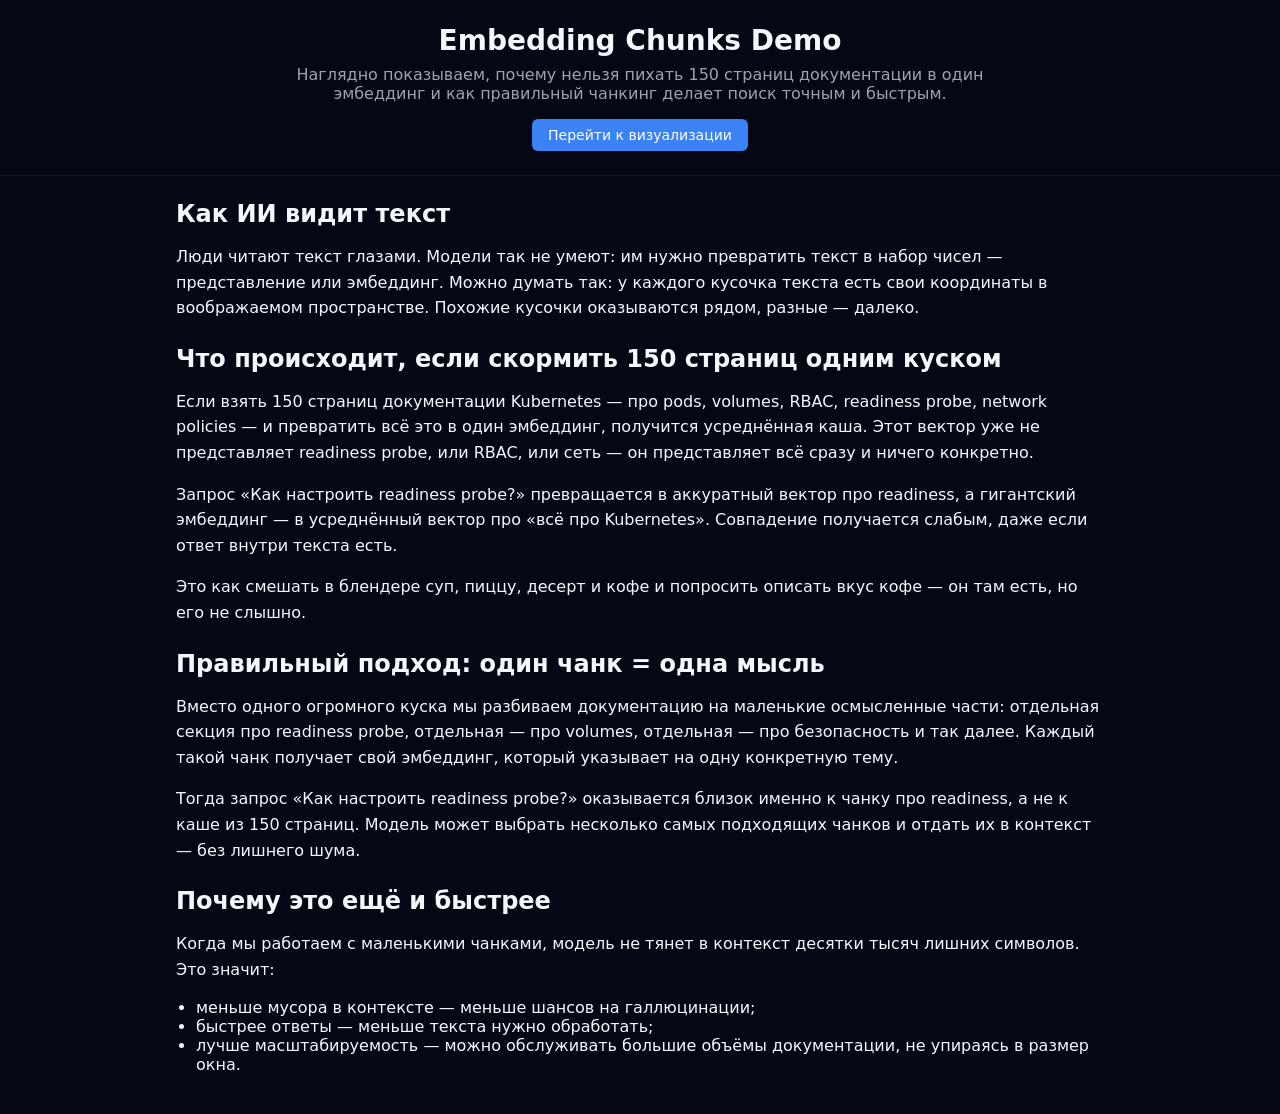
==== index.html @ a9a21dce "1" ====
<!DOCTYPE html>
<html lang="ru">
<head>
  <meta charset="UTF-8" />
  <title>Embedding Chunks Demo</title>
  <link rel="stylesheet" href="css/styles.css" />
</head>
<body>
  <header class="page-header">
    <h1>Embedding Chunks Demo</h1>
    <p class="subtitle">
      Наглядно показываем, почему нельзя пихать 150 страниц документации в один эмбеддинг
      и как правильный чанкинг делает поиск точным и быстрым.
    </p>
    <a class="btn-primary" href="public/visualization.html">Перейти к визуализации</a>
  </header>

  <main class="content">
    <section>
      <h2>Как ИИ видит текст</h2>
      <p>
        Люди читают текст глазами. Модели так не умеют: им нужно превратить текст в набор чисел — представление или эмбеддинг.
        Можно думать так: у каждого кусочка текста есть свои координаты в воображаемом пространстве.
        Похожие кусочки оказываются рядом, разные — далеко.
      </p>
    </section>

    <section>
      <h2>Что происходит, если скормить 150 страниц одним куском</h2>
      <p>
        Если взять 150 страниц документации Kubernetes — про pods, volumes, RBAC, readiness probe, network policies — и
        превратить всё это в один эмбеддинг, получится усреднённая каша. Этот вектор уже не представляет readiness probe,
        или RBAC, или сеть — он представляет всё сразу и ничего конкретно.
      </p>
      <p>
        Запрос «Как настроить readiness probe?» превращается в аккуратный вектор про readiness, а гигантский эмбеддинг —
        в усреднённый вектор про «всё про Kubernetes». Совпадение получается слабым, даже если ответ внутри текста есть.
      </p>
      <p>
        Это как смешать в блендере суп, пиццу, десерт и кофе и попросить описать вкус кофе — он там есть, но его не слышно.
      </p>
    </section>

    <section>
      <h2>Правильный подход: один чанк = одна мысль</h2>
      <p>
        Вместо одного огромного куска мы разбиваем документацию на маленькие осмысленные части: отдельная секция про
        readiness probe, отдельная — про volumes, отдельная — про безопасность и так далее. Каждый такой чанк получает
        свой эмбеддинг, который указывает на одну конкретную тему.
      </p>
      <p>
        Тогда запрос «Как настроить readiness probe?» оказывается близок именно к чанку про readiness, а не к каше из 150 страниц.
        Модель может выбрать несколько самых подходящих чанков и отдать их в контекст — без лишнего шума.
      </p>
    </section>

    <section>
      <h2>Почему это ещё и быстрее</h2>
      <p>
        Когда мы работаем с маленькими чанками, модель не тянет в контекст десятки тысяч лишних символов. Это значит:
      </p>
      <ul>
        <li>меньше мусора в контексте — меньше шансов на галлюцинации;</li>
        <li>быстрее ответы — меньше текста нужно обработать;</li>
        <li>лучше масштабируемость — можно обслуживать большие объёмы документации, не упираясь в размер окна.</li>
      </ul>
    </section>
  </main>
</body>
</html>
---- css/styles.css ----
* {
  box-sizing: border-box;
}

body {
  margin: 0;
  font-family: system-ui, -apple-system, BlinkMacSystemFont, "Segoe UI", sans-serif;
  background: #050814;
  color: #f5f7ff;
}

.page-header {
  padding: 24px 16px;
  text-align: center;
  border-bottom: 1px solid rgba(255, 255, 255, 0.06);
}

.page-header h1 {
  margin: 0 0 8px;
  font-size: 28px;
}

.subtitle {
  margin: 0 0 16px;
  color: #9ca3af;
  max-width: 720px;
  margin-left: auto;
  margin-right: auto;
}

.btn-primary,
.btn-secondary {
  display: inline-block;
  padding: 8px 16px;
  border-radius: 6px;
  text-decoration: none;
  font-size: 14px;
}

.btn-primary {
  background: #3b82f6;
  color: white;
}

.btn-secondary {
  border: 1px solid #4b5563;
  color: #e5e7eb;
}

.content {
  max-width: 960px;
  margin: 24px auto 40px;
  padding: 0 16px;
}

.content h2 {
  margin-top: 24px;
  margin-bottom: 8px;
}

.content p {
  line-height: 1.6;
  margin-bottom: 12px;
}

.content ul {
  padding-left: 20px;
}

.controls {
  display: flex;
  flex-wrap: wrap;
  gap: 8px;
  align-items: center;
  margin-bottom: 24px;
}

.controls select,
.controls button {
  padding: 6px 10px;
  border-radius: 4px;
  border: 1px solid #4b5563;
  background: #111827;
  color: #e5e7eb;
}

.controls button {
  cursor: pointer;
  background: #3b82f6;
  border-color: transparent;
}

.viz-wrapper {
  display: flex;
  flex-wrap: wrap;
  gap: 24px;
}

.viz-column {
  flex: 1 1 280px;
  border: 1px solid rgba(255, 255, 255, 0.08);
  border-radius: 8px;
  padding: 16px;
  background: radial-gradient(circle at top, #111827, #020617);
}

.chunk-box {
  border-radius: 6px;
  border: 1px solid #4b5563;
  padding: 8px;
  font-size: 13px;
  text-align: center;
  margin-bottom: 8px;
}

.chunk-box[data-topic="readiness"],
.chunk-box[data-topic="rbac"],
.chunk-box[data-topic="network"] {
  cursor: pointer;
}

.chunk-box.highlighted {
  border-color: #facc15;
  box-shadow: 0 0 0 1px rgba(250, 204, 21, 0.5);
}

.good-chunks {
  display: flex;
  flex-wrap: wrap;
  gap: 6px;
  margin-bottom: 8px;
}

.viz-note {
  margin-top: 8px;
  font-size: 12px;
  color: #9ca3af;
}
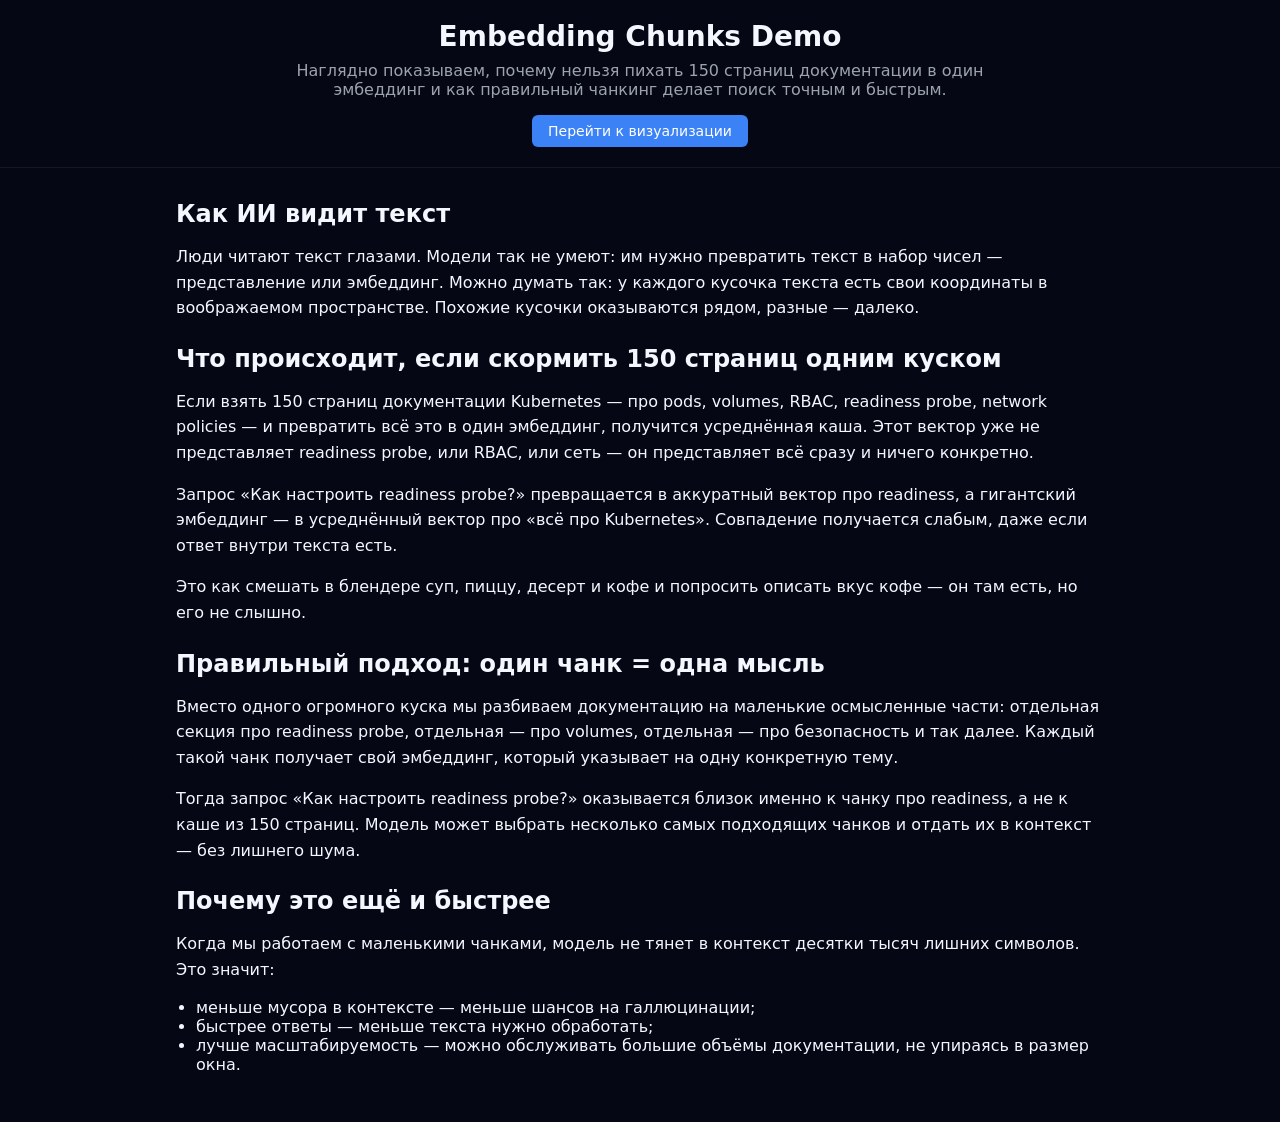
==== commit 1ad572bf: "a" ====
--- a/index.html
+++ b/index.html
@@ -4,6 +4,7 @@
   <meta charset="UTF-8" />
   <title>Embedding Chunks Demo</title>
   <link rel="stylesheet" href="css/styles.css" />
+   <meta name="viewport" content="width=device-width, initial-scale=1">
 </head>
 <body>
   <header class="page-header">
--- a/css/styles.css
+++ b/css/styles.css
@@ -1,3 +1,5 @@
+/* Базовые настройки */
+
 * {
   box-sizing: border-box;
 }
@@ -9,15 +11,17 @@
   color: #f5f7ff;
 }
 
+/* Шапка страницы */
+
 .page-header {
-  padding: 24px 16px;
+  padding: 20px 16px;
   text-align: center;
   border-bottom: 1px solid rgba(255, 255, 255, 0.06);
 }
 
 .page-header h1 {
   margin: 0 0 8px;
-  font-size: 28px;
+  font-size: 24px; /* базовый размер под мобилу */
 }
 
 .subtitle {
@@ -27,6 +31,8 @@
   margin-left: auto;
   margin-right: auto;
 }
+
+/* Кнопки */
 
 .btn-primary,
 .btn-secondary {
@@ -39,13 +45,15 @@
 
 .btn-primary {
   background: #3b82f6;
-  color: white;
+  color: #ffffff;
 }
 
 .btn-secondary {
   border: 1px solid #4b5563;
   color: #e5e7eb;
 }
+
+/* Основной контент */
 
 .content {
   max-width: 960px;
@@ -67,21 +75,25 @@
   padding-left: 20px;
 }
 
+/* Панель управления / контролы */
+
+/* mobile-first: на телефоне всё в колонку */
 .controls {
   display: flex;
-  flex-wrap: wrap;
+  flex-direction: column;
+  align-items: stretch;
   gap: 8px;
-  align-items: center;
   margin-bottom: 24px;
 }
 
 .controls select,
 .controls button {
-  padding: 6px 10px;
+  padding: 8px 12px;
   border-radius: 4px;
   border: 1px solid #4b5563;
   background: #111827;
   color: #e5e7eb;
+  font: inherit;
 }
 
 .controls button {
@@ -90,19 +102,24 @@
   border-color: transparent;
 }
 
+/* Область визуализации */
+
 .viz-wrapper {
   display: flex;
   flex-wrap: wrap;
-  gap: 24px;
+  gap: 16px; /* чуть меньше gap для мобилы */
 }
 
+/* На мобиле каждая колонка — на всю ширину */
 .viz-column {
-  flex: 1 1 280px;
+  flex: 1 1 100%;
   border: 1px solid rgba(255, 255, 255, 0.08);
   border-radius: 8px;
   padding: 16px;
   background: radial-gradient(circle at top, #111827, #020617);
 }
+
+/* Карточки чанков */
 
 .chunk-box {
   border-radius: 6px;
@@ -111,6 +128,7 @@
   font-size: 13px;
   text-align: center;
   margin-bottom: 8px;
+  word-break: break-word; /* чтобы длинные строки не ломали layout */
 }
 
 .chunk-box[data-topic="readiness"],
@@ -124,6 +142,8 @@
   box-shadow: 0 0 0 1px rgba(250, 204, 21, 0.5);
 }
 
+/* «Хорошие» чанки */
+
 .good-chunks {
   display: flex;
   flex-wrap: wrap;
@@ -131,8 +151,44 @@
   margin-bottom: 8px;
 }
 
+/* Примечания */
+
 .viz-note {
   margin-top: 8px;
   font-size: 12px;
   color: #9ca3af;
 }
+
+/* ====== МЕДИАЗАПРОСЫ (tablet / desktop) ====== */
+
+/* от 640px: контролы можно выстроить в строку */
+@media (min-width: 640px) {
+  .controls {
+    flex-direction: row;
+    flex-wrap: wrap;
+    align-items: center;
+  }
+}
+
+/* от 768px: увеличиваем шрифт заголовка и делаем несколько колонок */
+@media (min-width: 768px) {
+  .page-header h1 {
+    font-size: 28px;
+  }
+
+  .viz-wrapper {
+    gap: 24px;
+  }
+
+  .viz-column {
+    flex: 1 1 280px; /* несколько колонок на широкой области */
+  }
+}
+
+/* от 1200px: немного больше «воздуха» */
+@media (min-width: 1200px) {
+  .content {
+    margin-top: 32px;
+    margin-bottom: 48px;
+  }
+}
